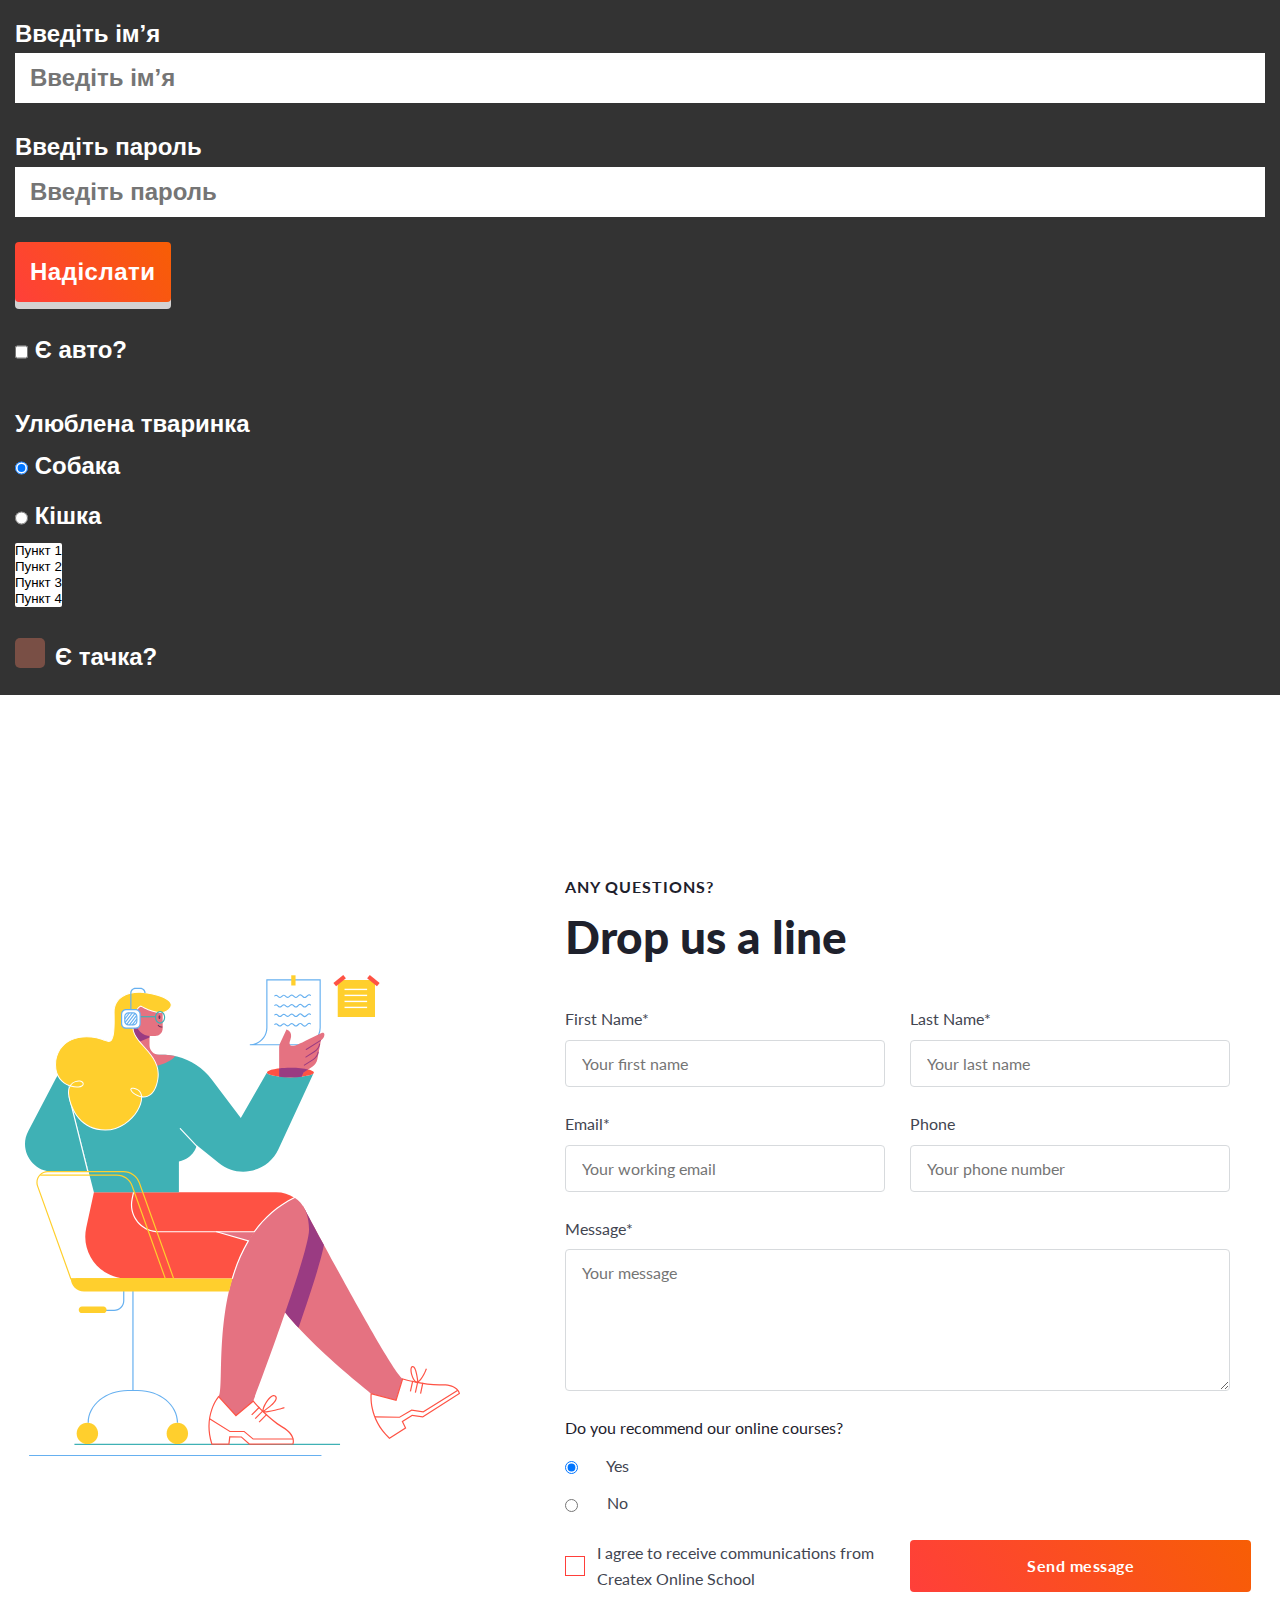
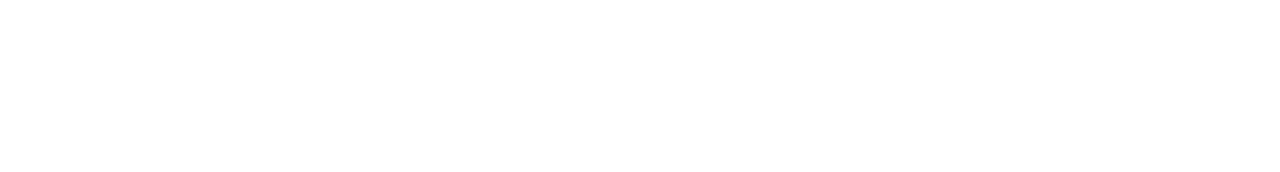
==== index.html @ c6e3c412 "6" ====
<!DOCTYPE html>
<html lang="zxx">

<head>
  <meta charset="UTF-8">
  <meta http-equiv="X-UA-Compatible" content="IE=edge">
  <meta name="viewport" content="width=device-width, initial-scale=1.0">
  <link rel="stylesheet" href="./css/reset.css">
  <link rel="stylesheet" href="./css/common.css">
  <link rel="stylesheet" href="./css/style.css">
  <title>Lesson 16</title>
</head>

<body>
  <div class="wrapper">
    <header class="header">

    </header>

    <main class="page">
      <!-- <form class="form" method="post" enctype="multipart/form-data" action="#">
        <div class="form__line">
          <input class="form__input" required autocomplete="off" placeholder="Введіть Ваш вік" name="age" type="text">
        </div>
        <div class="form__line">
          <input class="form__input" required autocomplete="off" placeholder="Введіть Вашу адресу" name="address" type="text">
        </div>        
        <div class="form__line">
          <input class="form__input" required autocomplete="off" placeholder="Введіть Ваш E-mail" name="mail" type="email">
        </div>
        <div class="form__line">
          <input class="form__input" required autocomplete="off" placeholder="Введіть Ваш номер телефону" name="phone" type="tel">
        </div>
        <div class="form__line">
          <input class="form__input" required autocomplete="off" placeholder="Введіть Ваш пароль" name="pass" type="password">
        </div>
        <div class="form__line">
          <input class="form__input" required autocomplete="off" placeholder="Введіть Ваш число" name="digi" type="number">
        </div>
        <div class="form__line">
          <input class="form__input" autocomplete="off" name="date" type="date">
        </div>
        <div class="form__line">
          <input class="form__input" autocomplete="off" name="range" type="range">
        </div>
        <div class="form__line">
          <input id="car-01" class="form__input form__input--chk" required autocomplete="off" placeholder="" name="car" type="checkbox">  
          <label class="label__form" for="car-01">Є авто?</label>
        </div>
        <div class="form__line">
          <div class="form__title">Улюблена тваринка</div>
          <div class="form__radio">
            <input checked class="form__input form__input--radio" id="pet-01" autocomplete="off" name="pet" type="radio">
            <label class="form__label" for="pet-01">Собака</label>
          </div>
          <div class="form__radio">
            <input class="form__input form__input--radio" id="pet-02" autocomplete="off" name="pet" type="radio">
            <label class="form__label" for="pet-02">Кішка</label>
          </div>
        </div>                        
        <div class="form__line">
          <input class="form__input" name="file" multiple accept="image/png, image/jpeg" type="file">
        </div>
        <div class="form__line">
          <textarea autocomplete="off" name="messege" placeholder="" class="form__area">Lorem ipsum dolor sit amet consectetur adipisicing elit. Unde suscipit exercitationem quidem atque quibusdam quos officiis vitae, reprehenderit quisquam praesentium quo quasi, non temporibus mollitia dicta molestiae molestias asperiores soluta.</textarea>
        </div>
        <div class="form__line">
          <button type="reset">Я кнопка</button>  
        </div>
      </form> -->

<!-- ====================================================================================== -->

      <section class="page__form-practice">
        <form class="form-practice" action="https://jsonplaceholder.typicode.com/posts" method="post">
          <div class="form-practice__line">
            <label for="name" class="form-practice__label">Введіть ім’я</label>
            <input id="name" required autocomplete="off" type="text" name="name" placeholder="Введіть ім’я" class="form-practice__input">
          </div>
          <div class="form-practice__line">
            <label for="name" class="form-practice__label">Введіть пароль</label>
            <input id="pass" autocomplete="off" name="pass" type="password" placeholder="Введіть пароль" class="form-practice__input">
          </div>
          <div class="form-practice__line">
            <button type="submit" class="form-practice__button button">Надіслати</button>
            <input type="hidden" value="secret" name="iam-hidden">
          </div>
          <div class="form-practice__line">
            <input id="car-01" class="form-practice__input form-practice__input--chk" required autocomplete="off" placeholder="" name="car" type="checkbox">  
            <label class="label__form" for="car-01">Є авто?</label>
          </div>
          <div class="form-practice__line">
            <div class="form-practice__title">Улюблена тваринка</div>
            <div class="form-practice__radio">
              <input checked class="form-practice__input form-practice__input--radio" id="pet-01" autocomplete="off" value="dog" name="pet" type="radio">
              <label class="form-practice__label" for="pet-01">Собака</label>
            </div>
            <div class="form-practice__radio">
              <input class="form-practice__input form-practice__input--radio" id="pet-02" autocomplete="off" value="cat" name="pet" type="radio">
              <label class="form-practice__label" for="pet-02">Кішка</label>
            </div>
            <div class="form-practice__line">
              <select multiple name="list">
  							<option value="1">Пункт 1</option>
  							<option value="2">Пункт 2</option>
  							<option value="3">Пункт 3</option>
  							<option value="4">Пункт 4</option>
  							<option value="5">Пункт 5</option>
  						</select>
            </div>
            <div class="form-practice__checkbox checkbox-practice">
              <input id="car" autocomplete="off" type="checkbox" name="car" placeholder="" class="checkbox-practice__input">
              <label for="car" class="checkbox-practice__label"><span class="checkbox-practice__text">Є тачка?</span></label>
            </div>
          </div>        
        </form>
      </section>

<!-- ===================================================================================== -->
         
      <section class="page__form form-block">
        <div class="form-block__container">
          <div class="form-block__body">
            <div class="form-block__media">
              <div class="form-block__image">
                <img src="./img/illustration.svg" alt="Illustration">
              </div>
            </div>
            <div class="form-block__content">
              <div class="form-block__title title-block">
                <div class="title-block__sub-title">Any questions?</div>
                <h2 class="title-block__title">Drop us a line</h2>
              </div>
              <div class="form-block__form">
                <form class="form" action="https://jsonplaceholder.typicode.com/posts" method="post">
                  <div class="form__items items-form">
                    <div class="items-form__item">
                      <div class="form__line">
                        <label for="first-name" class="form__label">First Name*</label>
                        <input id="first-name" required autocomplete="off" type="text" name="first-name" placeholder="Your first name" class="form__input">
                      </div>
                    </div>
                    <div class="items-form__item">
                      <div class="form__line">
                        <label for="last-name" class="form__label">Last Name*</label>
                        <input id="last-name" required autocomplete="off" type="text" name="last-name" placeholder="Your last name" class="form__input">
                      </div>
                    </div>
                    <div class="items-form__item">
                      <div class="form__line">
                        <label for="email" class="form__label">Email*</label>
                        <input id="email" required autocomplete="off" placeholder="Your working email" name="mail" type="email"  class="form__input">
                      </div>
                    </div>
                    <div class="items-form__item">
                      <div class="form__line">
                        <label for="phone" class="form__label">Phone</label>
                        <input id="phone" autocomplete="off" placeholder="Your phone number" name="phone" type="tel" class="form__input">
                      </div>
                    </div>
                    <div class="items-form__item items-form__item--text">
                      <div class="form__line">
                        <label for="phone" class="form__label">Message*</label>
                        <textarea required autocomplete="off" name="messege" placeholder="Your message" class="form__area"></textarea>
                      </div>
                    </div>
                    <div class="items-form__item items-form__item--radio">
                      <div class="form__line form__line--radio">
                        <div class="form__title">Do you recommend our online courses?</div>
                        <div class="form__radio">
                          <input checked class="form__input form__input_radio" id="poll-01" required autocomplete="off" value="yes" name="poll" type="radio">
                          <label class="form__label" for="poll-01">Yes</label>
                        </div>
                        <div class="form__radio">
                          <input class="form__input form__input_radio" id="poll-02" required autocomplete="off" name="poll" value="no" type="radio">
                          <label class="form__label" for="poll-02">No</label>
                        </div>
                      </div>
                    </div>                    
                    <div class="items-form__item">
                      <div class="form__checkbox checkbox">
                        <input id="agree" autocomplete="off" type="checkbox" name="agree" placeholder="" class="checkbox__input">
                        <label for="agree" class="checkbox__label"><span class="checkbox__text">I agree to receive communications from Createx Online School</span></label>
                      </div>
                    </div>
                    <div class="items-form__item">
                      <div class="form__line">
                        <button type="submit" class="form__button button">Send message</button>
                      </div>
                    </div>
                  </div>
                </form>
              </div>
            </div>
          </div>
        </div>
      </section>
    </main>
    <footer class="footer"></footer>
  </div>
</body>

</html>
---- css/style.css ----
@import url("https://fonts.googleapis.com/css?family=Lato:regular,700,900&display=swap");

body {
	font-family: 'Lato';
	color: #424551;
}
/* ================================================================ */

.wrapper {
	overflow: hidden;
	min-height: 100%;
	position: relative;

	display: flex;
	flex-direction: column;
}
.wrapper > main {
	flex-grow: 1;
}
/* =============================================================== */
[class*="__container"]{
	max-width: 1260px;
	margin: 0 auto;
	padding-left: 15px;
	padding-right: 15px;
}
/* ===========================buttons==================================== */
.button {
	background: linear-gradient(55.95deg, #FF3F3A 0%, #F75E05 100%);
	border-radius: 4px;
	letter-spacing: 0.5px;
	display: inline-block;
	font-weight: 700;
	line-height: 1.25;
	padding: 16px 117px;
	color: #fff;
}
.button:hover{
	background: transparent;
	border: 1px solid #FF3F3A;
	color: #F75E05;
} 

 .button--border {
	background: transparent;
	border: 1px solid #FF3F3A;
	padding: 15px 117px;
	color: #F75E05;
}
.button--border:hover {
	background: linear-gradient(55.95deg, #FF3F3A 0%, #F75E05 100%);
	color: #fff;
}
/* ==============================title===================================== */
.title-block {
	color: #1E212C;
	display: flex;
	flex-direction: column;
	gap: 8px;
}
.title-block__sub-title {
	font-weight: 700;
	line-height: 1.5;
	letter-spacing: 1px;
	text-transform: uppercase;
}
.title-block__title {
	font-weight: 900;
	font-size: 46px;
	line-height: 1.3;
}
/* ============================================================================ */
.page {
	line-height: 1.6;
	font-weight: 400;
}
/* ============================================================================ */
.page__form-practice {
	/* padding: 15px; */
}
.form-practice {
	font-family: Arial, "Helvetica Neue", Helvetica, sans-serif;
	font-size: 24px;
	font-weight: 700;
	background-color: #333;
	color: #fff;
	padding: 15px;
}
.form-practice__line {

	
}
.form-practice__line:not(:last-child){
	margin-bottom: 25px;
}
.form-practice__label {
}
.form-practice__input {
	padding: 0px 15px;
	height: 50px;
	color: #7A956B;
}
.form-practice__button {
	background-color: #7A956B;
	box-shadow: 0 7px 0px rgba(252, 250, 250, 0.8);
	padding: 15px;
	transition: all 0.3s ease 0s;
}
.form-practice__button:hover{
	transform: translate(0px,3px);
	box-shadow: 0 5px 0px rgba(253, 253, 253, 0.8);
	background-color: #637a57;
}	
.form-practice__input--radio,
.form-practice__input--chk {
	width: auto;
	vertical-align: middle;
}
.label__form {
	display: inline-block;
	margin-bottom: 10px;
}
.form-practice__title {
}
.form-practice__radio {
}
.form-practice__input--radio {

}
.form-practice__checkbox {

}
.checkbox-practice {

}
.checkbox-practice__input {
	position: absolute;
	width: 0;
	height: 0;
	opacity: 0;
}
.checkbox-practice__input:checked + .checkbox-practice__label::before {
	background:#7A956B url('../img/check.svg') center / 70% no-repeat;
}
.checkbox-practice__label::before{
	content:"";
	flex: 0 0 30px;
	width: 30px;
	height: 30px;
	border-radius: 5px;
	background-color: #794f45;
}
.checkbox-practice__label {
	display: inline-flex;
	gap: 10px;
}

.checkbox-practice__text {
	align-self: center;
}

/* ============================================================================ */
.page__form {
	
}
.form-block {
	
}
.form-block__container {
}
.form-block__body {
	display: flex;
	padding: 180px 0px;
}
.form-block__media {
	margin-right: 105px;
	
}
.form-block__image {
	padding: 100px 0px;
	max-width: 100%;
	
}
.form-block__content {
}
.form-block__title:not(:last-child) {
	margin-bottom: 40px;
}
.form-block__title {
}
.form-block__form {
}
.form {
}
.form__items {

}
.items-form {
	display: flex;
	flex-wrap: wrap;
	row-gap: 24px;
}
.items-form__item {
	flex: 0 1 50%;
}
.items-form__item--text {
	flex: 0 1 100%;
}
.form__line {
	display: flex;
	flex-wrap: wrap;

}
.form__label {
	margin-bottom: 8px;
}
.form__input {
	border: 1px solid #D7DADD;
	border-radius: 4px;
	padding: 13px 16px;
	margin-right: 25px;
	width: 100%;
}

.form__area {
	flex: 0 1 100%;
	border: 1px solid #D7DADD;
	border-radius: 4px;
	min-height: 128px;
	margin-right: 25px;
	padding: 13px 16px 89px 16px;
	resize: vertical;
}
.form__checkbox {
}
.checkbox {
	position: relative;
	flex: 0 1 50%;
}
.checkbox__input:focus + .checkbox__label {
	outline: 1px solid #fff;
	border-radius: 5px;
}
.checkbox__input:checked + .checkbox__label {
	outline: none;
	border-radius: 0px;
}
.checkbox__input:checked + .checkbox__label::before {
	background: #FF3F3A url('../img/check.svg') center / 80% no-repeat;
}
.checkbox__input {
	position: absolute;
	width: 0;
	height: 0;
	opacity: 0;
}
.checkbox__label {
	cursor: pointer;
	display: inline-flex; 
	align-items: center; 
	gap: 12px;
}
.checkbox__label::before{
	content:'';
	flex: 0 0 20px;
	width: 20px;
	height: 20px;
	border: 1px solid #FF3F3A;
}
.form__button {
	flex-shrink: 0;
}

.items-form__item--radio {
	flex: 0 1 100%;
}
.form__line {
}
.form__line--radio {
	flex-direction: column;
	gap: 12px;
}
.form__line--radio:not(:last-child) {
	margin-bottom: 24px;
}
.form__title {
	color: #1E212C;
	width: 100%;
}
.form__radio {
	
}
.form__input_radio {
	width: auto;
	vertical-align: middle;
}
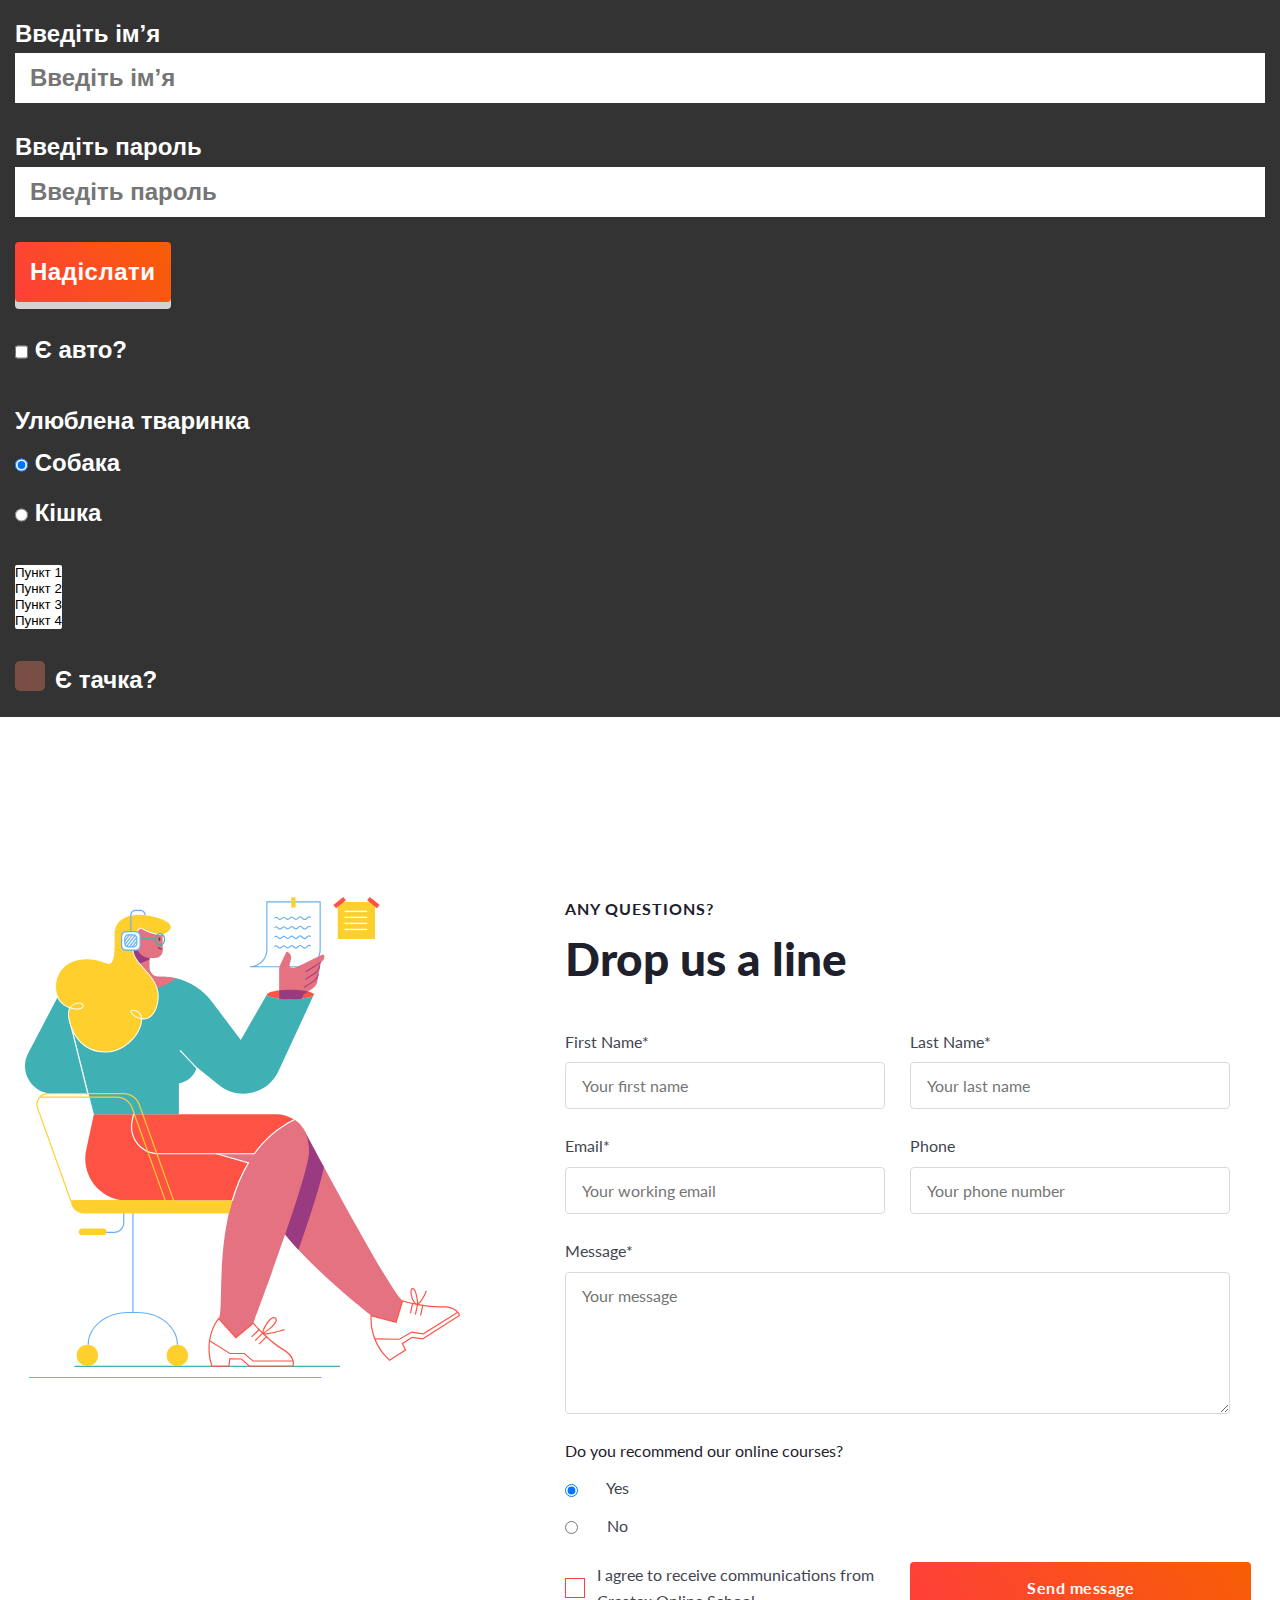
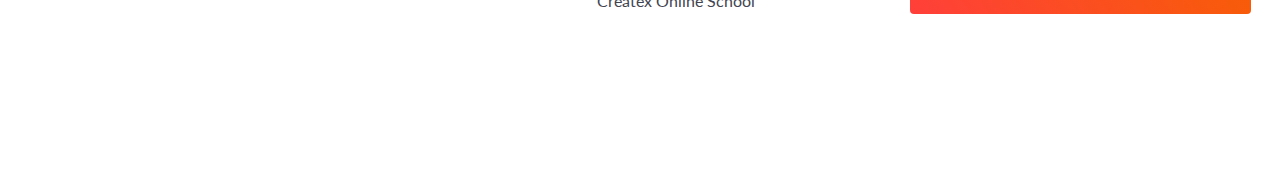
==== commit be524efd: "l16" ====
--- a/index.html
+++ b/index.html
@@ -44,17 +44,17 @@
           <input class="form__input" autocomplete="off" name="range" type="range">
         </div>
         <div class="form__line">
-          <input id="car-01" class="form__input form__input--chk" required autocomplete="off" placeholder="" name="car" type="checkbox">  
+          <input id="car-01" class="form__input form__input_chk" required autocomplete="off" placeholder="" name="car" type="checkbox">  
           <label class="label__form" for="car-01">Є авто?</label>
         </div>
         <div class="form__line">
           <div class="form__title">Улюблена тваринка</div>
           <div class="form__radio">
-            <input checked class="form__input form__input--radio" id="pet-01" autocomplete="off" name="pet" type="radio">
+            <input checked class="form__input form__input_radio" id="pet-01" autocomplete="off" name="pet" type="radio">
             <label class="form__label" for="pet-01">Собака</label>
           </div>
           <div class="form__radio">
-            <input class="form__input form__input--radio" id="pet-02" autocomplete="off" name="pet" type="radio">
+            <input class="form__input form__input_radio" id="pet-02" autocomplete="off" name="pet" type="radio">
             <label class="form__label" for="pet-02">Кішка</label>
           </div>
         </div>                        
@@ -72,6 +72,7 @@
 <!-- ====================================================================================== -->
 
       <section class="page__form-practice">
+
         <form class="form-practice" action="https://jsonplaceholder.typicode.com/posts" method="post">
           <div class="form-practice__line">
             <label for="name" class="form-practice__label">Введіть ім’я</label>
@@ -86,19 +87,20 @@
             <input type="hidden" value="secret" name="iam-hidden">
           </div>
           <div class="form-practice__line">
-            <input id="car-01" class="form-practice__input form-practice__input--chk" required autocomplete="off" placeholder="" name="car" type="checkbox">  
-            <label class="label__form" for="car-01">Є авто?</label>
-          </div>
-          <div class="form-practice__line">
-            <div class="form-practice__title">Улюблена тваринка</div>
+            <input id="car-01" class="form-practice__input form-practice__input--chk" required name="car" type="checkbox">  
+            <label class="form-practice__label" for="car-01">Є авто?</label>
+          </div>
+          <div class="form-practice__line">
+            <div class="form-practice__title"><h3>Улюблена тваринка</h3></div>
             <div class="form-practice__radio">
-              <input checked class="form-practice__input form-practice__input--radio" id="pet-01" autocomplete="off" value="dog" name="pet" type="radio">
+              <input checked class="form-practice__input form-practice__input--radio" id="pet-01" value="dog" name="pet" type="radio">
               <label class="form-practice__label" for="pet-01">Собака</label>
             </div>
             <div class="form-practice__radio">
-              <input class="form-practice__input form-practice__input--radio" id="pet-02" autocomplete="off" value="cat" name="pet" type="radio">
+              <input class="form-practice__input form-practice__input--radio" id="pet-02" value="cat" name="pet" type="radio">
               <label class="form-practice__label" for="pet-02">Кішка</label>
             </div>
+          </div>
             <div class="form-practice__line">
               <select multiple name="list">
   							<option value="1">Пункт 1</option>
@@ -109,10 +111,10 @@
   						</select>
             </div>
             <div class="form-practice__checkbox checkbox-practice">
-              <input id="car" autocomplete="off" type="checkbox" name="car" placeholder="" class="checkbox-practice__input">
+              <input id="car" type="checkbox" name="car" class="checkbox-practice__input">
               <label for="car" class="checkbox-practice__label"><span class="checkbox-practice__text">Є тачка?</span></label>
             </div>
-          </div>        
+                 
         </form>
       </section>
 
@@ -143,13 +145,13 @@
                     <div class="items-form__item">
                       <div class="form__line">
                         <label for="last-name" class="form__label">Last Name*</label>
-                        <input id="last-name" required autocomplete="off" type="text" name="last-name" placeholder="Your last name" class="form__input">
+                        <input id="last-name" required autocomplete="on" type="text" name="last-name" placeholder="Your last name" class="form__input">
                       </div>
                     </div>
                     <div class="items-form__item">
                       <div class="form__line">
                         <label for="email" class="form__label">Email*</label>
-                        <input id="email" required autocomplete="off" placeholder="Your working email" name="mail" type="email"  class="form__input">
+                        <input id="email" required autocomplete="on" placeholder="Your working email" name="mail" type="email"  class="form__input">
                       </div>
                     </div>
                     <div class="items-form__item">
@@ -168,18 +170,18 @@
                       <div class="form__line form__line--radio">
                         <div class="form__title">Do you recommend our online courses?</div>
                         <div class="form__radio">
-                          <input checked class="form__input form__input_radio" id="poll-01" required autocomplete="off" value="yes" name="poll" type="radio">
+                          <input checked class="form__input form__input_radio" id="poll-01" required value="yes" name="poll" type="radio">
                           <label class="form__label" for="poll-01">Yes</label>
                         </div>
                         <div class="form__radio">
-                          <input class="form__input form__input_radio" id="poll-02" required autocomplete="off" name="poll" value="no" type="radio">
+                          <input class="form__input form__input_radio" id="poll-02" required name="poll" value="no" type="radio">
                           <label class="form__label" for="poll-02">No</label>
                         </div>
                       </div>
                     </div>                    
                     <div class="items-form__item">
                       <div class="form__checkbox checkbox">
-                        <input id="agree" autocomplete="off" type="checkbox" name="agree" placeholder="" class="checkbox__input">
+                        <input id="agree" type="checkbox" name="agree"  class="checkbox__input">
                         <label for="agree" class="checkbox__label"><span class="checkbox__text">I agree to receive communications from Createx Online School</span></label>
                       </div>
                     </div>
--- a/css/style.css
+++ b/css/style.css
@@ -46,10 +46,13 @@
 	border: 1px solid #FF3F3A;
 	padding: 15px 117px;
 	color: #F75E05;
+	border: 1px solid transparent;
+	transition: transform 0.3s ease-in-out;
 }
 .button--border:hover {
 	background: linear-gradient(55.95deg, #FF3F3A 0%, #F75E05 100%);
 	color: #fff;
+	transform: scale(1.02);
 }
 /* ==============================title===================================== */
 .title-block {
@@ -177,7 +180,7 @@
 	
 }
 .form-block__image {
-	padding: 100px 0px;
+
 	max-width: 100%;
 	
 }
